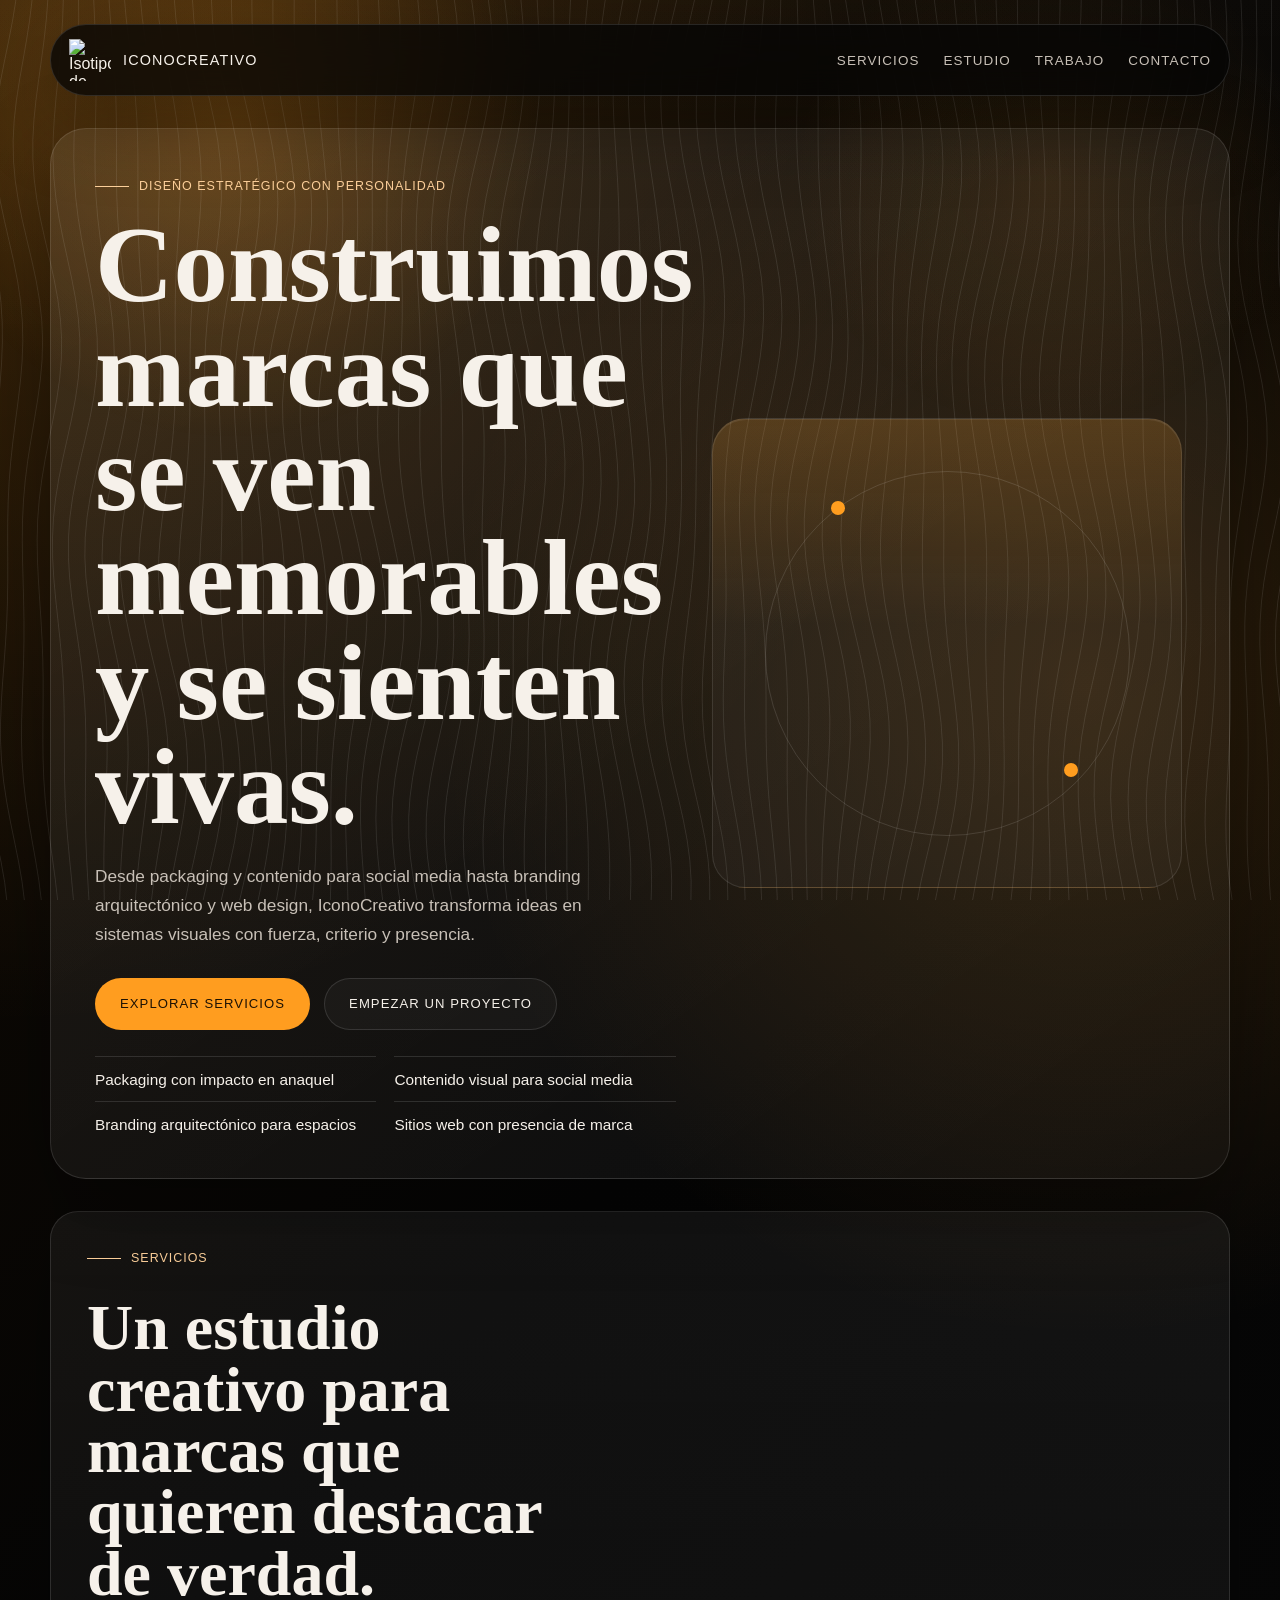
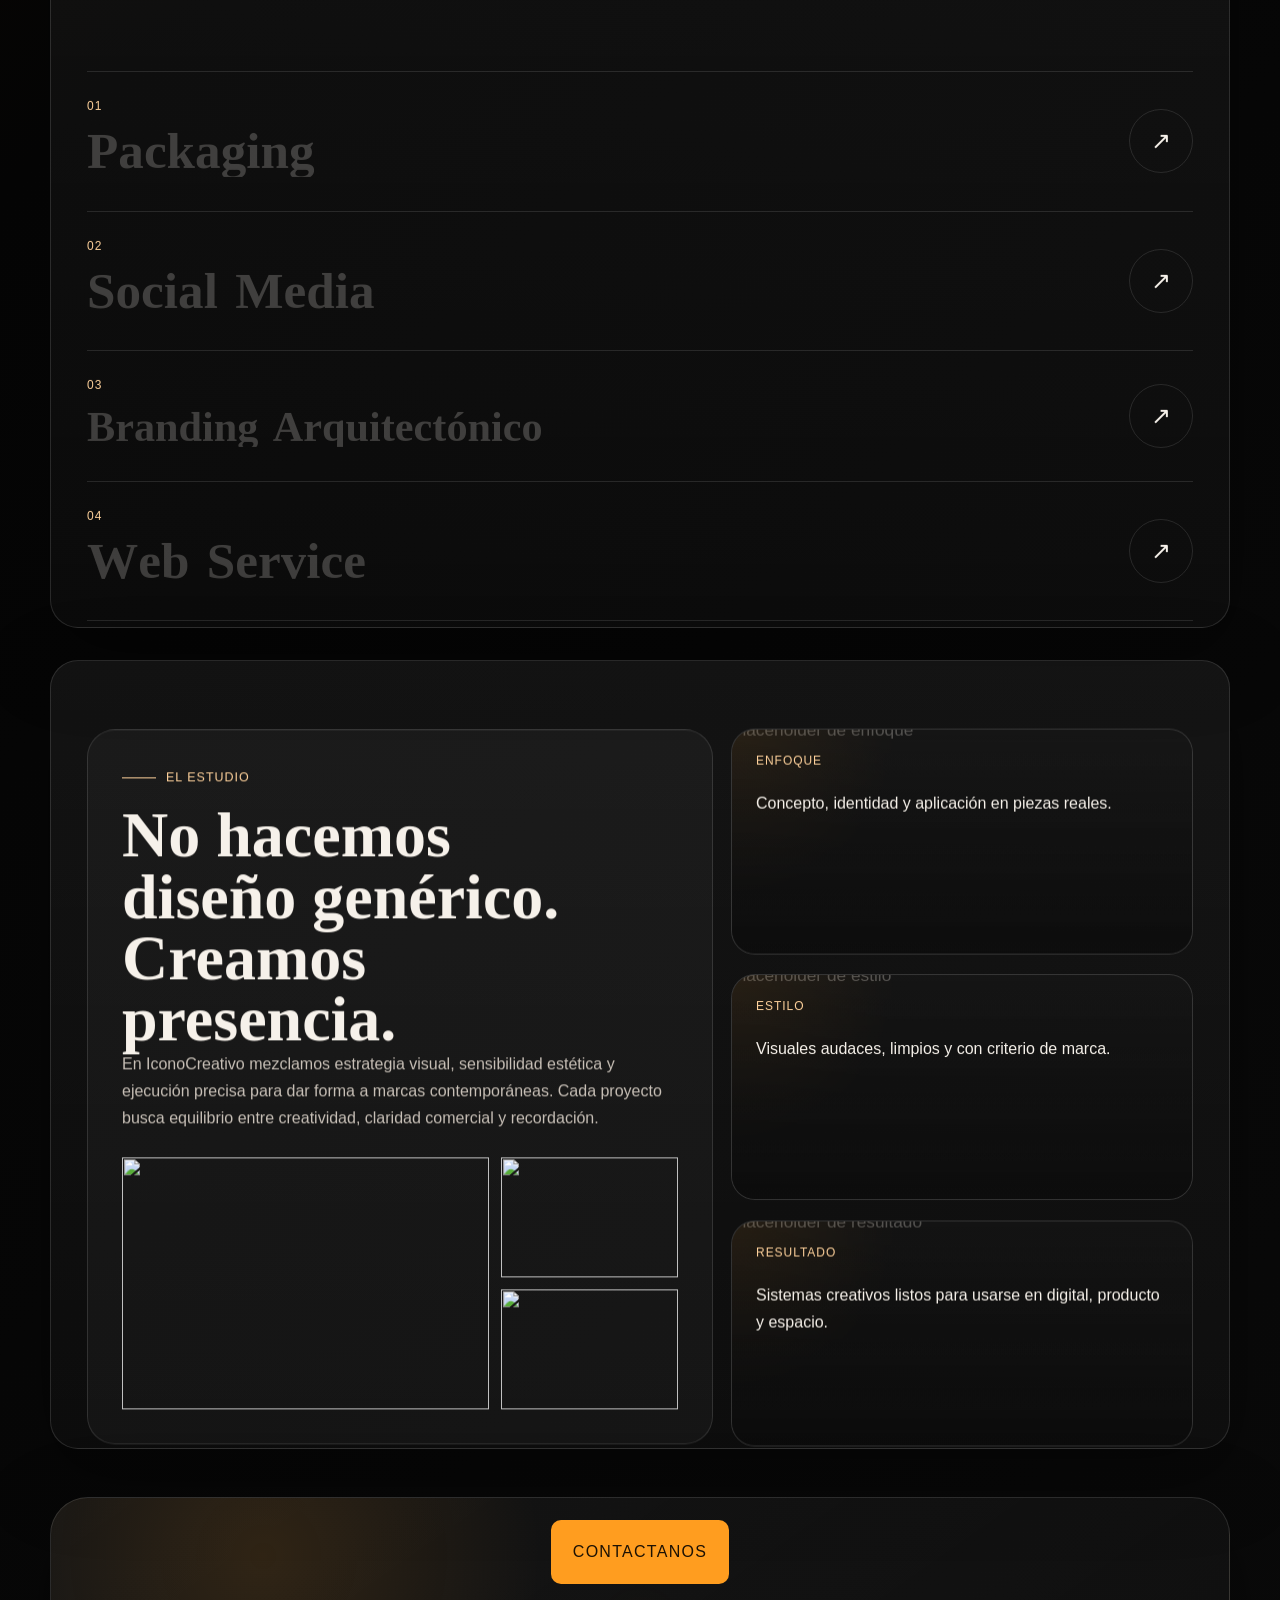
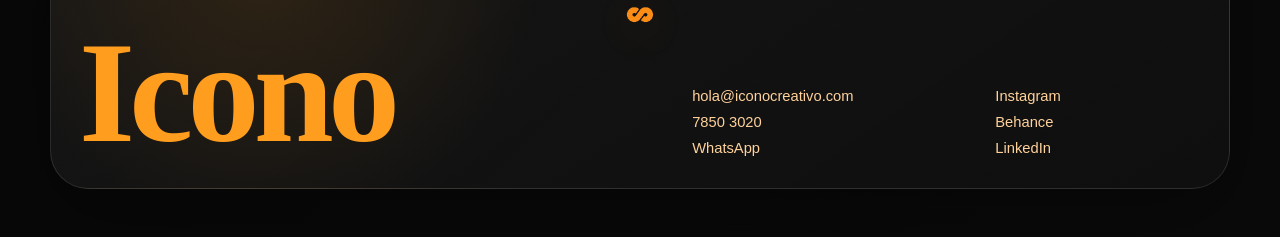
==== index.html @ 8fee505c "Add files via upload" ====
<!DOCTYPE html>
<html lang="es">
<head>
    <meta charset="UTF-8">
    <meta name="viewport" content="width=device-width, initial-scale=1.0">
    <title>IconoCreativo | Estudio de diseño creativo</title>
    <meta name="description" content="IconoCreativo es un estudio de diseño creativo enfocado en packaging, social media, branding arquitectónico y experiencias web.">
    <link rel="icon" type="image/png" href="imagenes/favicon.png">
    <link rel="stylesheet" href="style.css">
</head>
<body>
    <div class="global-wave-bg" aria-hidden="true">
        <svg class="global-wave-svg" viewBox="0 0 100 100" preserveAspectRatio="none"></svg>
    </div>
    <canvas class="cursor-trail-layer" aria-hidden="true"></canvas>
    <div class="cursor-trace" aria-hidden="true"></div>
    <div class="page-shell">
        <header class="site-header">
            <a class="brand" href="#inicio" aria-label="Ir al inicio de IconoCreativo">
                <img class="brand-mark" src="imagenes/favicon.png" alt="Isotipo de IconoCreativo">
                <span class="brand-name">IconoCreativo</span>
            </a>
            <nav class="site-nav" aria-label="Navegacion principal">
                <a href="#servicios">Servicios</a>
                <a href="#estudio">Estudio</a>
                <a href="trabajo/">Trabajo</a>
                <a href="contacto/">Contacto</a>
            </nav>
        </header>

        <main id="inicio">
            <section class="hero">
                <div class="hero-copy">
                    <p class="eyebrow">Diseño estratégico con personalidad</p>
                    <h1>Construimos marcas que se ven memorables y se sienten vivas.</h1>
                    <p class="hero-text">
                        Desde packaging y contenido para social media hasta branding arquitectónico y web design,
                        IconoCreativo transforma ideas en sistemas visuales con fuerza, criterio y presencia.
                    </p>
                    <div class="hero-actions">
                        <a class="button button-primary" href="#servicios">Explorar servicios</a>
                        <a class="button button-secondary" href="contacto/">Empezar un proyecto</a>
                    </div>
                    <ul class="hero-list" aria-label="Especialidades">
                        <li>Packaging con impacto en anaquel</li>
                        <li>Contenido visual para social media</li>
                        <li>Branding arquitectónico para espacios</li>
                        <li>Sitios web con presencia de marca</li>
                    </ul>
                </div>

                <div class="hero-visual" aria-hidden="true">
                    <div class="logo-stage">
                        <div class="logo-orbit"></div>
                        <img src="imagenes/LOGO ICONO-12.png" alt="" class="hero-logo-large">
                    </div>
                </div>
            </section>

            <section class="services section" id="servicios">
                <div class="section-heading">
                    <p class="eyebrow">Servicios</p>
                    <h2>Un estudio creativo para marcas que quieren destacar de verdad.</h2>
                </div>

                <div class="reveal-showcase scroll-card" data-scroll-speed="0.08">
                    <article class="reveal-row" data-image="imagenes/Packaging.jpg" data-alt="Packaging">
                        <div class="reveal-mobile-image">
                            <img src="imagenes/Packaging.jpg" alt="Packaging">
                        </div>
                        <div class="reveal-copy">
                            <p class="service-index">01</p>
                            <h3>Packaging</h3>
                            <p>Conceptos visuales, sistemas de etiqueta y presentaciones que convierten tu producto en una experiencia.</p>
                        </div>
                        <span class="reveal-arrow" aria-hidden="true">↗</span>
                    </article>
                    <article class="reveal-row" data-image="imagenes/SocialMedia.jpg" data-alt="Social Media">
                        <div class="reveal-mobile-image">
                            <img src="imagenes/SocialMedia.jpg" alt="Social Media">
                        </div>
                        <div class="reveal-copy">
                            <p class="service-index">02</p>
                            <h3>Social Media</h3>
                            <p>Direcciones visuales, plantillas y piezas gráficas pensadas para atraer, sostener y crecer comunidad.</p>
                        </div>
                        <span class="reveal-arrow" aria-hidden="true">↗</span>
                    </article>
                    <article class="reveal-row reveal-row-branding" data-image="imagenes/Branding.jpg" data-alt="Branding Arquitectónico">
                        <div class="reveal-mobile-image">
                            <img src="imagenes/Branding.jpg" alt="Branding Arquitectónico">
                        </div>
                        <div class="reveal-copy">
                            <p class="service-index">03</p>
                            <h3>Branding Arquitectónico</h3>
                            <p>Aplicamos la marca al espacio para que interiores, fachadas y puntos de contacto comuniquen identidad.</p>
                        </div>
                        <span class="reveal-arrow" aria-hidden="true">↗</span>
                    </article>
                    <article class="reveal-row" data-image="imagenes/WebServices.jpg" data-alt="Web Service">
                        <div class="reveal-mobile-image">
                            <img src="imagenes/WebServices.jpg" alt="Web Service">
                        </div>
                        <div class="reveal-copy">
                            <p class="service-index">04</p>
                            <h3>Web Service</h3>
                            <p>Páginas web con narrativa, estructura y estilo visual alineado a la personalidad de tu marca.</p>
                        </div>
                        <span class="reveal-arrow" aria-hidden="true">↗</span>
                    </article>
                    <div class="reveal-preview" aria-hidden="true">
                        <img src="imagenes/Packaging.jpg" alt="">
                    </div>
                </div>
            </section>

            <section class="studio section" id="estudio">
                <div class="studio-panel scroll-card" data-scroll-speed="0.12">
                    <p class="eyebrow">El Estudio</p>
                    <h2>No hacemos diseño genérico. Creamos presencia.</h2>
                    <p>
                        En IconoCreativo mezclamos estrategia visual, sensibilidad estética y ejecución precisa para dar forma
                        a marcas contemporáneas. Cada proyecto busca equilibrio entre creatividad, claridad comercial y recordación.
                    </p>
                    <div class="studio-media-grid" aria-hidden="true">
                        <div class="studio-media studio-media-large">
                            <img src="imagenes/placeholder.png" alt="">
                        </div>
                        <div class="studio-media">
                            <img src="imagenes/placeholder.png" alt="">
                        </div>
                        <div class="studio-media">
                            <img src="imagenes/placeholder.png" alt="">
                        </div>
                    </div>
                </div>
                <div class="studio-highlights">
                    <div class="highlight scroll-card" data-scroll-speed="0.1">
                        <img class="highlight-image" src="imagenes/placeholder.png" alt="Placeholder de enfoque">
                        <div class="highlight-overlay"></div>
                        <div class="highlight-content">
                            <span class="highlight-label">Enfoque</span>
                            <p>Concepto, identidad y aplicación en piezas reales.</p>
                        </div>
                    </div>
                    <div class="highlight scroll-card" data-scroll-speed="0.14">
                        <img class="highlight-image" src="imagenes/placeholder.png" alt="Placeholder de estilo">
                        <div class="highlight-overlay"></div>
                        <div class="highlight-content">
                            <span class="highlight-label">Estilo</span>
                            <p>Visuales audaces, limpios y con criterio de marca.</p>
                        </div>
                    </div>
                    <div class="highlight scroll-card" data-scroll-speed="0.18">
                        <img class="highlight-image" src="imagenes/placeholder.png" alt="Placeholder de resultado">
                        <div class="highlight-overlay"></div>
                        <div class="highlight-content">
                            <span class="highlight-label">Resultado</span>
                            <p>Sistemas creativos listos para usarse en digital, producto y espacio.</p>
                        </div>
                    </div>
                </div>
            </section>

        </main>
        <footer class="site-footer section" id="contacto">
            <div class="footer-cta-wrap">
                <a class="footer-cta" href="contacto/">Contactanos</a>
            </div>
            <div class="footer-symbol footer-symbol-centered" aria-hidden="true">
                <img src="Imagenes/favicon.png" alt="">
            </div>
            <div class="footer-grid">
                <div class="footer-brand-block">
                    <p class="footer-brand-word">Icono</p>
                </div>
                <div class="footer-info-grid">
                    <div class="footer-contact-list">
                        <a href="mailto:hola@iconocreativo.com">hola@iconocreativo.com</a>
                        <a href="tel:+50278503020">7850 3020</a>
                        <a href="/">WhatsApp</a>
                    </div>
                    <div class="footer-social-list">
                        <a href="/">Instagram</a>
                        <a href="/">Behance</a>
                        <a href="/">LinkedIn</a>
                    </div>
                </div>
            </div>
        </footer>
    </div>
    <script src="script.js"></script>
</body>
</html>
---- style.css ----
:root {
    --bg: #050505;
    --panel: rgba(255, 255, 255, 0.06);
    --panel-strong: rgba(255, 255, 255, 0.1);
    --text: #f6f1ea;
    --muted: #c8c0b7;
    --line: rgba(255, 255, 255, 0.12);
    --accent: #ff9d1f;
    --accent-soft: #ffd29c;
    --shadow: 0 24px 80px rgba(0, 0, 0, 0.35);
    --radius: 28px;
}

* {
    box-sizing: border-box;
}

html {
    scroll-behavior: smooth;
}

body {
    margin: 0;
    min-height: 100vh;
    color: var(--text);
    background:
        radial-gradient(circle at top left, rgba(255, 157, 31, 0.2), transparent 28%),
        radial-gradient(circle at 85% 20%, rgba(255, 157, 31, 0.16), transparent 22%),
        linear-gradient(135deg, #120b03 0%, #050505 38%, #0a0a0a 100%);
    font-family: "Aptos", "Segoe UI", sans-serif;
}

body::before {
    content: "";
    position: fixed;
    inset: 0;
    background:
        radial-gradient(circle at 18% 14%, rgba(255, 157, 31, 0.22), transparent 24%),
        radial-gradient(circle at 82% 20%, rgba(255, 157, 31, 0.1), transparent 20%),
        linear-gradient(180deg, rgba(255, 255, 255, 0.02), transparent 40%);
    pointer-events: none;
    z-index: -2;
}

img {
    display: block;
    max-width: 100%;
}

a {
    color: inherit;
    text-decoration: none;
}

.page-shell {
    position: relative;
    z-index: 1;
    width: min(1180px, calc(100% - 40px));
    margin: 0 auto;
    padding: 24px 0 48px;
}

.global-wave-bg {
    position: fixed;
    inset: 0;
    z-index: -1;
    pointer-events: none;
    overflow: hidden;
    opacity: 0.7;
}

.global-wave-svg {
    width: 100%;
    height: 100%;
    display: block;
}

.global-wave-line {
    fill: none;
    stroke: rgba(255, 255, 255, 0.14);
    stroke-width: 1;
    vector-effect: non-scaling-stroke;
}

.cursor-trace {
    position: fixed;
    top: 0;
    left: 0;
    z-index: 9999;
    width: 12px;
    height: 12px;
    border-radius: 50%;
    pointer-events: none;
    opacity: 0;
    background:
        radial-gradient(circle, rgba(255, 157, 31, 0.95) 0 32%, rgba(255, 157, 31, 0.4) 45%, rgba(255, 157, 31, 0) 72%);
    box-shadow:
        0 0 14px rgba(255, 157, 31, 0.45),
        0 0 30px rgba(255, 157, 31, 0.18);
    transform: translate3d(-50%, -50%, 0) scale(0.7);
    transition: opacity 180ms ease;
    will-change: transform, opacity;
}

.cursor-trail-layer {
    position: fixed;
    inset: 0;
    z-index: 9998;
    width: 100%;
    height: 100%;
    pointer-events: none;
}

.site-header {
    position: sticky;
    top: 16px;
    z-index: 10;
    display: flex;
    justify-content: space-between;
    align-items: center;
    gap: 20px;
    margin-bottom: 32px;
    padding: 14px 18px;
    background: rgba(5, 5, 5, 0.76);
    border: 1px solid var(--line);
    backdrop-filter: blur(18px);
    border-radius: 999px;
    box-shadow: var(--shadow);
}

.brand {
    display: inline-flex;
    align-items: center;
    gap: 12px;
}

.brand-mark {
    width: 42px;
    height: 42px;
}

.brand-name,
.hero-card,
.button,
.site-nav a,
.eyebrow,
.service-index,
.highlight-label,
.process-step span {
    letter-spacing: 0.08em;
    text-transform: uppercase;
}

.brand-name,
.site-nav a,
.button,
.eyebrow,
.service-index,
.highlight-label,
.process-step span {
    font-family: "Bahnschrift", "Aptos", sans-serif;
}

.brand-name {
    font-size: 0.9rem;
}

.site-nav {
    display: flex;
    gap: 24px;
    flex-wrap: wrap;
    justify-content: flex-end;
}

.site-nav a {
    font-size: 0.84rem;
    color: var(--muted);
    transition: color 180ms ease;
}

.site-nav a:hover,
.site-nav a:focus-visible {
    color: var(--text);
}

.hero,
.studio,
.contact-box {
    position: relative;
    overflow: hidden;
}

.hero {
    display: grid;
    grid-template-columns: 1.1fr 0.9fr;
    gap: 34px;
    align-items: center;
    padding: 44px;
    background: linear-gradient(145deg, rgba(255, 255, 255, 0.08), rgba(255, 255, 255, 0.03));
    border: 1px solid var(--line);
    border-radius: calc(var(--radius) + 8px);
    box-shadow: var(--shadow);
}

.hero::before {
    content: "";
    position: absolute;
    inset: auto -10% -45% 35%;
    height: 360px;
    background: radial-gradient(circle, rgba(255, 157, 31, 0.22), transparent 65%);
    pointer-events: none;
}

.eyebrow {
    display: inline-flex;
    align-items: center;
    gap: 10px;
    margin: 0 0 16px;
    color: var(--accent-soft);
    font-size: 0.78rem;
}

.eyebrow::before {
    content: "";
    width: 34px;
    height: 1px;
    background: currentColor;
}

h1,
h2,
h3 {
    margin: 0;
    font-family: "Georgia", "Times New Roman", serif;
    font-weight: 700;
    line-height: 0.96;
}

h1 {
    max-width: 10ch;
    font-size: clamp(3.4rem, 9vw, 6.8rem);
}

h2 {
    max-width: 15ch;
    font-size: clamp(2.2rem, 5vw, 4rem);
}

h3 {
    font-size: 1.5rem;
    line-height: 1.05;
}

p {
    margin: 0;
    color: var(--muted);
    font-size: 1rem;
    line-height: 1.7;
}

.hero-text {
    max-width: 58ch;
    margin-top: 22px;
    font-size: 1.08rem;
}

.hero-actions {
    display: flex;
    flex-wrap: wrap;
    gap: 14px;
    margin-top: 28px;
}

.button {
    display: inline-flex;
    align-items: center;
    justify-content: center;
    min-height: 52px;
    padding: 0 24px;
    border-radius: 999px;
    border: 1px solid transparent;
    font-size: 0.82rem;
    transition: transform 180ms ease, border-color 180ms ease, background 180ms ease;
}

.button:hover,
.button:focus-visible {
    transform: translateY(-2px);
}

.button-primary {
    background: var(--accent);
    color: #1d1204;
}

.button-secondary {
    border-color: var(--line);
    background: rgba(255, 255, 255, 0.03);
    color: var(--text);
}

.hero-list {
    display: grid;
    grid-template-columns: repeat(2, minmax(0, 1fr));
    gap: 12px 18px;
    padding: 0;
    margin: 26px 0 0;
    list-style: none;
}

.hero-list li {
    padding-top: 14px;
    border-top: 1px solid var(--line);
    color: var(--text);
    font-size: 0.96rem;
}

.hero-visual {
    position: relative;
    display: grid;
    justify-items: center;
    align-items: center;
}

.logo-stage {
    position: relative;
    display: grid;
    place-items: center;
    width: min(100%, 470px);
    aspect-ratio: 1 / 1;
    border-radius: 34px;
    border: 1px solid rgba(255, 255, 255, 0.1);
    background:
        linear-gradient(180deg, rgba(255, 157, 31, 0.18), transparent 44%),
        rgba(255, 255, 255, 0.03);
    box-shadow: inset 0 1px 0 rgba(255, 255, 255, 0.08);
}

.logo-orbit {
    position: absolute;
    inset: 11%;
    border: 1px solid rgba(255, 255, 255, 0.12);
    border-radius: 50%;
}

.logo-orbit::before,
.logo-orbit::after {
    content: "";
    position: absolute;
    width: 14px;
    height: 14px;
    border-radius: 50%;
    background: var(--accent);
}

.logo-orbit::before {
    top: 8%;
    left: 18%;
}

.logo-orbit::after {
    right: 14%;
    bottom: 16%;
}

.hero-icon {
    position: relative;
    z-index: 1;
    width: clamp(180px, 52%, 260px);
    filter: drop-shadow(0 16px 36px rgba(255, 157, 31, 0.18));
}

.hero-logo-large {
    position: relative;
    z-index: 1;
    width: min(78%, 360px);
    filter: drop-shadow(0 22px 48px rgba(255, 157, 31, 0.18));
}

.section {
    margin-top: 32px;
    padding: 36px;
    border-radius: var(--radius);
    border: 1px solid var(--line);
    background: linear-gradient(180deg, rgba(255, 255, 255, 0.055), rgba(255, 255, 255, 0.025));
    box-shadow: var(--shadow);
}

.section-heading {
    display: grid;
    gap: 12px;
    margin-bottom: 26px;
}

.process-grid {
    display: grid;
    grid-template-columns: repeat(4, minmax(0, 1fr));
    gap: 18px;
}

.service-card,
.process-step,
.highlight,
.studio-panel,
.contact-box {
    border: 1px solid var(--line);
    background: rgba(255, 255, 255, 0.035);
}

.scroll-card {
    --card-shift: 0px;
    --card-tilt: 0deg;
    --card-scale: 0.985;
    opacity: 0;
    transform: translate3d(0, calc(28px + var(--card-shift)), 0) scale(var(--card-scale)) rotateX(var(--card-tilt));
    transform-origin: center center;
    transition:
        transform 700ms cubic-bezier(0.2, 0.8, 0.2, 1),
        opacity 700ms ease,
        border-color 280ms ease,
        background 280ms ease,
        box-shadow 280ms ease;
    will-change: transform, opacity;
}

.scroll-card.is-visible {
    --card-scale: 1;
    opacity: 1;
}

.scroll-card.is-visible:hover {
    border-color: rgba(255, 157, 31, 0.24);
    background: rgba(255, 255, 255, 0.05);
    box-shadow: 0 20px 44px rgba(0, 0, 0, 0.18);
}

.reveal-showcase.scroll-card.is-visible:hover {
    border-color: transparent;
    background: transparent;
    box-shadow: none;
}

.service-card,
.process-step {
    min-height: 240px;
    padding: 24px;
    border-radius: 24px;
}

.reveal-showcase {
    position: relative;
    padding: 10px 0 0;
}

.reveal-row {
    position: relative;
    display: grid;
    grid-template-columns: minmax(0, 1fr) auto;
    gap: 24px;
    align-items: center;
    padding: 24px 0;
    border-top: 1px solid var(--line);
    cursor: pointer;
}

.reveal-row:last-of-type {
    border-bottom: 1px solid var(--line);
}

.reveal-row::after {
    content: "";
    position: absolute;
    bottom: -1px;
    left: 0;
    width: 0;
    height: 2px;
    background: var(--accent);
    transition: width 280ms ease;
}

.reveal-row.is-active::after,
.reveal-row:hover::after {
    width: 100%;
}

.reveal-copy {
    display: grid;
    gap: 10px;
    max-width: 58ch;
}

.reveal-copy h3 {
    font-size: clamp(2rem, 4vw, 3.8rem);
}

.reveal-row-branding .reveal-copy h3 {
    font-size: clamp(1.8rem, 3.3vw, 3.15rem);
}

.reveal-row-branding .reveal-title {
    flex-wrap: nowrap;
}

.reveal-title {
    display: inline-flex;
    flex-wrap: wrap;
    align-items: flex-end;
    row-gap: 0.06em;
}

.reveal-title-word {
    display: inline-flex;
    flex-wrap: nowrap;
    white-space: nowrap;
}

.reveal-title-char {
    position: relative;
    display: inline-block;
    overflow: hidden;
    line-height: 0.98;
    vertical-align: bottom;
}

.reveal-title-char-inner {
    position: relative;
    display: inline-block;
    transform: translateY(0);
    opacity: 0.22;
    transition:
        transform 360ms cubic-bezier(0.25, 0.46, 0.45, 0.94),
        opacity 260ms ease;
    transition-delay: var(--char-delay, 0ms);
}

.reveal-title-char-hover {
    position: absolute;
    left: 0;
    top: 0;
    display: inline-block;
    transform: translateY(112%);
    opacity: 1;
    color: var(--text);
    transition:
        transform 360ms cubic-bezier(0.25, 0.46, 0.45, 0.94),
        opacity 260ms ease;
    transition-delay: var(--char-delay, 0ms);
}

.reveal-row.is-active .reveal-title-char-inner,
.reveal-row:hover .reveal-title-char-inner {
    transform: translateY(-112%);
    opacity: 0.18;
}

.reveal-row.is-active .reveal-title-char-hover,
.reveal-row:hover .reveal-title-char-hover {
    transform: translateY(0);
}

.reveal-title-space {
    width: 0.34em;
    flex: 0 0 auto;
}

.reveal-copy p:last-child {
    max-width: 56ch;
    font-size: 1.02rem;
    max-height: 0;
    opacity: 0;
    overflow: hidden;
    transform: translateY(-8px);
    transition: max-height 280ms ease, opacity 220ms ease, transform 280ms ease;
}

.reveal-row.is-active .reveal-copy p:last-child,
.reveal-row:hover .reveal-copy p:last-child {
    max-height: 120px;
    opacity: 1;
    transform: translateY(0);
}

.reveal-arrow {
    display: inline-flex;
    align-items: center;
    justify-content: center;
    width: 64px;
    height: 64px;
    border-radius: 50%;
    border: 1px solid var(--line);
    color: var(--text);
    font-size: 1.5rem;
    transition: transform 220ms ease, background 220ms ease, color 220ms ease;
}

.reveal-row.is-active .reveal-arrow,
.reveal-row:hover .reveal-arrow {
    transform: translateY(-4px) rotate(6deg);
    background: rgba(255, 255, 255, 0.06);
    color: var(--accent-soft);
}

.reveal-mobile-image {
    display: none;
    overflow: hidden;
    border-radius: 18px;
    border: 1px solid rgba(255, 255, 255, 0.1);
    background: rgba(255, 255, 255, 0.03);
    aspect-ratio: 16 / 10;
    margin-bottom: 10px;
}

.reveal-mobile-image img,
.reveal-preview img,
.studio-media img {
    width: 100%;
    height: 100%;
    object-fit: cover;
}

.reveal-preview {
    position: absolute;
    top: 0;
    left: 0;
    width: 280px;
    height: 360px;
    overflow: hidden;
    border-radius: 24px;
    border: 1px solid rgba(255, 255, 255, 0.12);
    background: #0f0f0f;
    box-shadow: 0 22px 70px rgba(0, 0, 0, 0.35);
    opacity: 0;
    transform: translate3d(0, 0, 0) scale(0.72);
    transform-origin: center center;
    pointer-events: none;
    transition: opacity 220ms ease, transform 260ms ease;
    z-index: 3;
}

.reveal-showcase.is-preview-visible .reveal-preview {
    opacity: 1;
    transform: translate3d(var(--preview-x, 0px), var(--preview-y, 0px), 0) scale(1);
}

.service-card h3,
.process-step h3 {
    margin-bottom: 12px;
}

.service-index,
.process-step span,
.highlight-label {
    color: var(--accent-soft);
    font-size: 0.75rem;
}

.studio {
    display: grid;
    grid-template-columns: 1.15fr 0.85fr;
    gap: 18px;
}

.studio-panel {
    padding: 34px;
    border-radius: var(--radius);
}

.studio-highlights {
    display: grid;
    gap: 18px;
    min-height: 100%;
}

.highlight {
    position: relative;
    overflow: hidden;
    padding: 24px;
    border-radius: 24px;
    min-height: 200px;
    transition:
        min-height 420ms cubic-bezier(0.2, 0.8, 0.2, 1),
        border-color 260ms ease,
        background 260ms ease,
        box-shadow 260ms ease;
}

.studio-highlights:hover .highlight {
    min-height: 118px;
}

.studio-highlights .highlight:hover {
    min-height: 310px;
}

.highlight-image {
    position: absolute;
    inset: 0;
    width: 100%;
    height: 100%;
    object-fit: cover;
    transform: scale(1.08);
    opacity: 0.42;
    transition: transform 420ms cubic-bezier(0.2, 0.8, 0.2, 1), opacity 280ms ease;
}

.studio-highlights:hover .highlight .highlight-image {
    transform: scale(1.02);
    opacity: 0.26;
}

.studio-highlights .highlight:hover .highlight-image {
    transform: scale(1);
    opacity: 0.72;
}

.highlight-overlay {
    position: absolute;
    inset: 0;
    background:
        linear-gradient(180deg, rgba(10, 10, 10, 0.3), rgba(10, 10, 10, 0.78)),
        radial-gradient(circle at top left, rgba(255, 157, 31, 0.12), transparent 32%);
    transition: background 280ms ease, opacity 260ms ease;
}

.studio-highlights:hover .highlight .highlight-overlay {
    opacity: 0.92;
}

.studio-highlights .highlight:hover .highlight-overlay {
    opacity: 1;
    background:
        linear-gradient(180deg, rgba(10, 10, 10, 0.12), rgba(10, 10, 10, 0.68)),
        radial-gradient(circle at top left, rgba(255, 157, 31, 0.18), transparent 34%);
}

.highlight-content {
    position: relative;
    z-index: 1;
    display: grid;
    gap: 12px;
}

.highlight-content p {
    max-height: 132px;
    opacity: 1;
    overflow: hidden;
    transform: translateY(0);
    transition: max-height 280ms ease, opacity 220ms ease, transform 280ms ease;
}

.highlight p {
    margin-top: 10px;
    color: var(--text);
}

.studio-highlights:hover .highlight .highlight-content p {
    max-height: 0;
    opacity: 0;
    transform: translateY(-8px);
}

.studio-highlights .highlight:hover .highlight-content p {
    max-height: 132px;
    opacity: 1;
    transform: translateY(0);
}

.studio-media-grid {
    display: grid;
    grid-template-columns: 1.35fr 0.65fr;
    gap: 12px;
    margin-top: 26px;
}

.studio-media {
    min-height: 120px;
}

.studio-media-large {
    grid-row: span 2;
    min-height: 252px;
}

.process-step {
    display: flex;
    flex-direction: column;
    justify-content: flex-start;
}

.process-step span {
    margin-bottom: 18px;
}

.work-card {
    gap: 16px;
}

.work-card-image {
    width: 100%;
    aspect-ratio: 4 / 3;
    object-fit: cover;
    border-radius: 16px;
    border: 1px solid rgba(255, 255, 255, 0.08);
}

.work-card-link {
    display: inline-flex;
    align-items: center;
    gap: 8px;
    margin-top: auto;
    color: var(--accent-soft);
    font-family: "Bahnschrift", "Aptos", sans-serif;
    font-size: 0.8rem;
    letter-spacing: 0.08em;
    text-transform: uppercase;
}

.work-card-link::after {
    content: "↗";
    font-size: 1rem;
}

.work-page h1 {
    max-width: none;
}

.work-page-intro {
    max-width: 58ch;
}

.work-gallery {
    display: grid;
    grid-template-columns: repeat(3, minmax(0, 1fr));
    gap: 22px;
}

.work-gallery-item {
    display: grid;
    gap: 12px;
}

.work-gallery-media {
    position: relative;
    padding-right: 14px;
    padding-bottom: 14px;
}

.work-gallery-accent {
    position: absolute;
    inset: 22px 0 0 22px;
    border-radius: 18px;
    background: var(--accent);
    opacity: 0;
    transition: transform 260ms ease, opacity 260ms ease;
}

.work-gallery-item img {
    position: relative;
    z-index: 1;
    width: 100%;
    aspect-ratio: 4 / 5;
    object-fit: cover;
    border-radius: 18px;
    border: 1px solid rgba(255, 255, 255, 0.08);
    background: rgba(255, 255, 255, 0.03);
    transition: transform 320ms cubic-bezier(0.2, 0.8, 0.2, 1), box-shadow 260ms ease;
}

.work-gallery-item:hover img {
    transform: translate(-12px, -12px);
    box-shadow: 0 22px 44px rgba(0, 0, 0, 0.22);
}

.work-gallery-item:hover .work-gallery-accent {
    transform: translate(4px, 4px);
    opacity: 1;
}

.work-gallery-item h3 {
    font-size: 1.5rem;
    line-height: 1.02;
}

.work-gallery-item p {
    font-size: 0.88rem;
    letter-spacing: 0.08em;
    text-transform: uppercase;
    color: var(--accent-soft);
}

.work-gallery-services {
    margin-top: -6px;
    font-size: 0.52rem;
    letter-spacing: 0.01em;
    text-transform: uppercase;
    line-height: 1.2;
    color: var(--muted);
    opacity: 0;
    transform: translateY(-4px);
    transition: opacity 220ms ease, transform 220ms ease;
}

.work-gallery-item:hover .work-gallery-services {
    opacity: 1;
    transform: translateY(0);
}

.contact {
    padding: 0;
    background: transparent;
    border: 0;
    box-shadow: none;
}

.site-footer {
    position: relative;
    margin-top: 48px;
    padding: 22px 28px 30px;
    background:
        radial-gradient(circle at 18% 20%, rgba(255, 157, 31, 0.12), transparent 28%),
        linear-gradient(145deg, rgba(255, 255, 255, 0.06), rgba(255, 255, 255, 0.025));
    border-radius: calc(var(--radius) + 10px);
    border: 1px solid var(--line);
    box-shadow: var(--shadow);
}

.footer-cta-wrap {
    position: relative;
    display: block;
    width: fit-content;
    margin-left: auto;
    margin-right: auto;
    margin-bottom: 28px;
}

.footer-cta-wrap::after {
    content: "";
    position: absolute;
    inset: 0;
    border-radius: 10px;
    background: #fff3ea;
    opacity: 0;
    transform: translate(0, 0);
    transition: transform 260ms cubic-bezier(0.2, 0.8, 0.2, 1), opacity 220ms ease;
    z-index: -1;
}

.footer-cta {
    position: relative;
    display: inline-flex;
    align-items: center;
    justify-content: center;
    min-height: 64px;
    padding: 0 22px;
    border-radius: 10px;
    background: var(--accent);
    color: #1d1204;
    font-family: "Bahnschrift", "Aptos", sans-serif;
    font-size: clamp(1rem, 1.2vw, 1.2rem);
    letter-spacing: 0.08em;
    text-transform: uppercase;
    line-height: 1;
    transition: transform 260ms cubic-bezier(0.2, 0.8, 0.2, 1), box-shadow 220ms ease;
    z-index: 1;
}

.footer-cta-wrap:hover .footer-cta,
.footer-cta-wrap:focus-within .footer-cta {
    transform: translate(-8px, -8px);
    box-shadow: 0 16px 28px rgba(0, 0, 0, 0.2);
}

.footer-cta-wrap:hover::after,
.footer-cta-wrap:focus-within::after {
    opacity: 1;
    transform: translate(8px, 8px);
}

.footer-grid {
    display: grid;
    grid-template-columns: 1.15fr 1fr;
    gap: 28px;
    align-items: end;
    margin-top: 44px;
}

.footer-brand-block {
    min-width: 0;
}

.footer-brand-word {
    color: var(--accent);
    font-family: "Georgia", "Times New Roman", serif;
    font-size: clamp(4.6rem, 12vw, 9rem);
    line-height: 0.9;
    letter-spacing: -0.04em;
    font-weight: 700;
}

.footer-info-grid {
    display: grid;
    grid-template-columns: 0.95fr 0.7fr;
    gap: 24px;
    align-items: start;
}

.footer-symbol-centered {
    top: 94px;
}

.footer-symbol {
    position: absolute;
    top: 98px;
    left: 50%;
    display: flex;
    align-items: center;
    justify-content: center;
    transform: translateX(-50%);
}

.footer-symbol img {
    width: 38px;
    height: 38px;
    object-fit: contain;
    filter: drop-shadow(0 8px 18px rgba(255, 157, 31, 0.12));
}

.footer-message {
    display: none;
}

.footer-contact-list,
.footer-social-list {
    display: grid;
    gap: 8px;
}

.footer-contact-list a,
.footer-social-list a {
    color: var(--accent-soft);
    font-size: 0.92rem;
    line-height: 1.25;
}

.footer-contact-list a:hover,
.footer-social-list a:hover {
    color: var(--text);
}

.contact-page {
    padding: 24px 0 0;
    background: transparent;
    border: 0;
    box-shadow: none;
}

.contact-layout {
    display: grid;
    grid-template-columns: minmax(0, 1fr) 220px;
    gap: 28px;
    align-items: start;
}

.contact-form {
    display: grid;
    gap: 16px;
}

.contact-field {
    display: grid;
}

.contact-field span {
    position: absolute;
    opacity: 0;
    pointer-events: none;
}

.contact-field input,
.contact-field textarea {
    width: 100%;
    border: 1px solid rgba(255, 157, 31, 0.34);
    border-radius: 8px;
    background: rgba(6, 6, 6, 0.96);
    color: var(--text);
    padding: 22px 24px;
    font: inherit;
    font-size: 1rem;
    outline: none;
    transition: border-color 180ms ease, background 180ms ease;
}

.contact-field input::placeholder,
.contact-field textarea::placeholder {
    color: rgba(246, 241, 234, 0.72);
}

.contact-field input:focus,
.contact-field textarea:focus {
    border-color: rgba(255, 157, 31, 0.9);
    background: rgba(10, 10, 10, 1);
    box-shadow: 0 0 0 1px rgba(255, 157, 31, 0.18);
}

.contact-field-area textarea {
    min-height: 330px;
    resize: vertical;
}

.contact-submit-wrap {
    position: relative;
    display: block;
    width: fit-content;
}

.contact-submit-wrap::after {
    content: "";
    position: absolute;
    inset: 0;
    border-radius: 10px;
    background: #fff3ea;
    opacity: 0;
    transform: translate(0, 0);
    transition: transform 260ms cubic-bezier(0.2, 0.8, 0.2, 1), opacity 220ms ease;
    z-index: -1;
}

.contact-submit {
    justify-self: start;
    border: 0;
    border-radius: 10px;
    background: var(--accent);
    color: #1d1204;
    padding: 18px 24px;
    font-family: "Bahnschrift", "Aptos", sans-serif;
    font-size: clamp(1rem, 1.2vw, 1.2rem);
    letter-spacing: 0.08em;
    text-transform: uppercase;
    line-height: 1;
    cursor: pointer;
    transition: transform 260ms cubic-bezier(0.2, 0.8, 0.2, 1), box-shadow 220ms ease;
}

.contact-submit-wrap:hover .contact-submit,
.contact-submit-wrap:focus-within .contact-submit {
    transform: translate(-8px, -8px);
    box-shadow: 0 16px 28px rgba(0, 0, 0, 0.2);
}

.contact-submit-wrap:hover::after,
.contact-submit-wrap:focus-within::after {
    opacity: 1;
    transform: translate(8px, 8px);
}

.contact-side {
    display: grid;
    gap: 10px;
    padding-top: 20px;
}

.contact-side a {
    color: var(--text);
    font-size: 0.98rem;
    line-height: 1.25;
}

.contact-side a:hover {
    color: var(--accent-soft);
}

@media (max-width: 1024px) {
    .hero,
    .studio,
    .process-grid {
        grid-template-columns: 1fr 1fr;
    }

    .hero {
        padding: 36px;
    }

    .hero-copy,
    .hero-visual,
    .studio-panel,
    .studio-highlights {
        grid-column: span 2;
    }
}

@media (max-width: 720px) {
    .page-shell {
        width: min(100% - 24px, 1180px);
        padding-top: 14px;
    }

    .site-header {
        position: static;
        border-radius: 28px;
        padding: 16px;
    }

    .site-nav {
        gap: 14px;
    }

    .hero,
    .section,
    .contact-box {
        padding: 24px;
    }

    .hero,
    .studio,
    .process-grid,
    .hero-list {
        grid-template-columns: 1fr;
    }

    .hero-copy,
    .hero-visual,
    .studio-panel,
    .studio-highlights {
        grid-column: auto;
    }

    h1 {
        max-width: none;
        font-size: clamp(2.8rem, 18vw, 4.4rem);
    }

    h2 {
        max-width: none;
        font-size: clamp(2rem, 12vw, 3rem);
    }

    .service-card,
    .process-step {
        min-height: unset;
    }

    .reveal-row {
        grid-template-columns: 1fr;
        gap: 14px;
        padding: 22px 0;
    }

    .reveal-mobile-image {
        display: block;
    }

    .reveal-copy h3 {
        font-size: clamp(1.8rem, 10vw, 2.8rem);
    }

    .reveal-title-char-inner,
    .reveal-title-char-hover {
        transition: none;
    }

    .reveal-title-char-inner {
        transform: none;
        opacity: 1;
    }

    .reveal-title-char-hover {
        display: none;
    }

    .reveal-copy p:last-child {
        max-height: 160px;
        opacity: 1;
        overflow: visible;
        transform: none;
        transition: none;
    }

    .reveal-arrow {
        width: 52px;
        height: 52px;
    }

    .reveal-preview {
        display: none;
    }

    .work-gallery {
        grid-template-columns: 1fr;
    }

    .studio-highlights:hover .highlight,
    .studio-highlights .highlight:hover {
        min-height: 200px;
    }

    .highlight-image {
        opacity: 0.36;
        transform: scale(1.02);
    }

    .highlight-content p {
        max-height: 132px;
        opacity: 1;
        transform: none;
        transition: none;
    }

    .studio-media-grid {
        grid-template-columns: 1fr 1fr;
    }

    .studio-media-large {
        grid-column: span 2;
        grid-row: auto;
        min-height: 180px;
    }

    .site-footer {
        padding: 22px 20px 24px;
    }

    .footer-grid,
    .footer-info-grid {
        grid-template-columns: 1fr;
    }

    .footer-brand-word {
        font-size: clamp(3.6rem, 22vw, 6rem);
    }

    .footer-info-grid {
        gap: 16px;
    }

    .footer-symbol {
        top: 88px;
    }

    .contact-layout {
        grid-template-columns: 1fr;
    }

    .contact-field-area textarea {
        min-height: 220px;
    }
}

@media (prefers-reduced-motion: reduce) {
    .scroll-card {
        opacity: 1;
        transform: none;
        transition: none;
    }

    .reveal-preview,
    .reveal-row::after,
    .reveal-arrow {
        transition: none;
    }
}
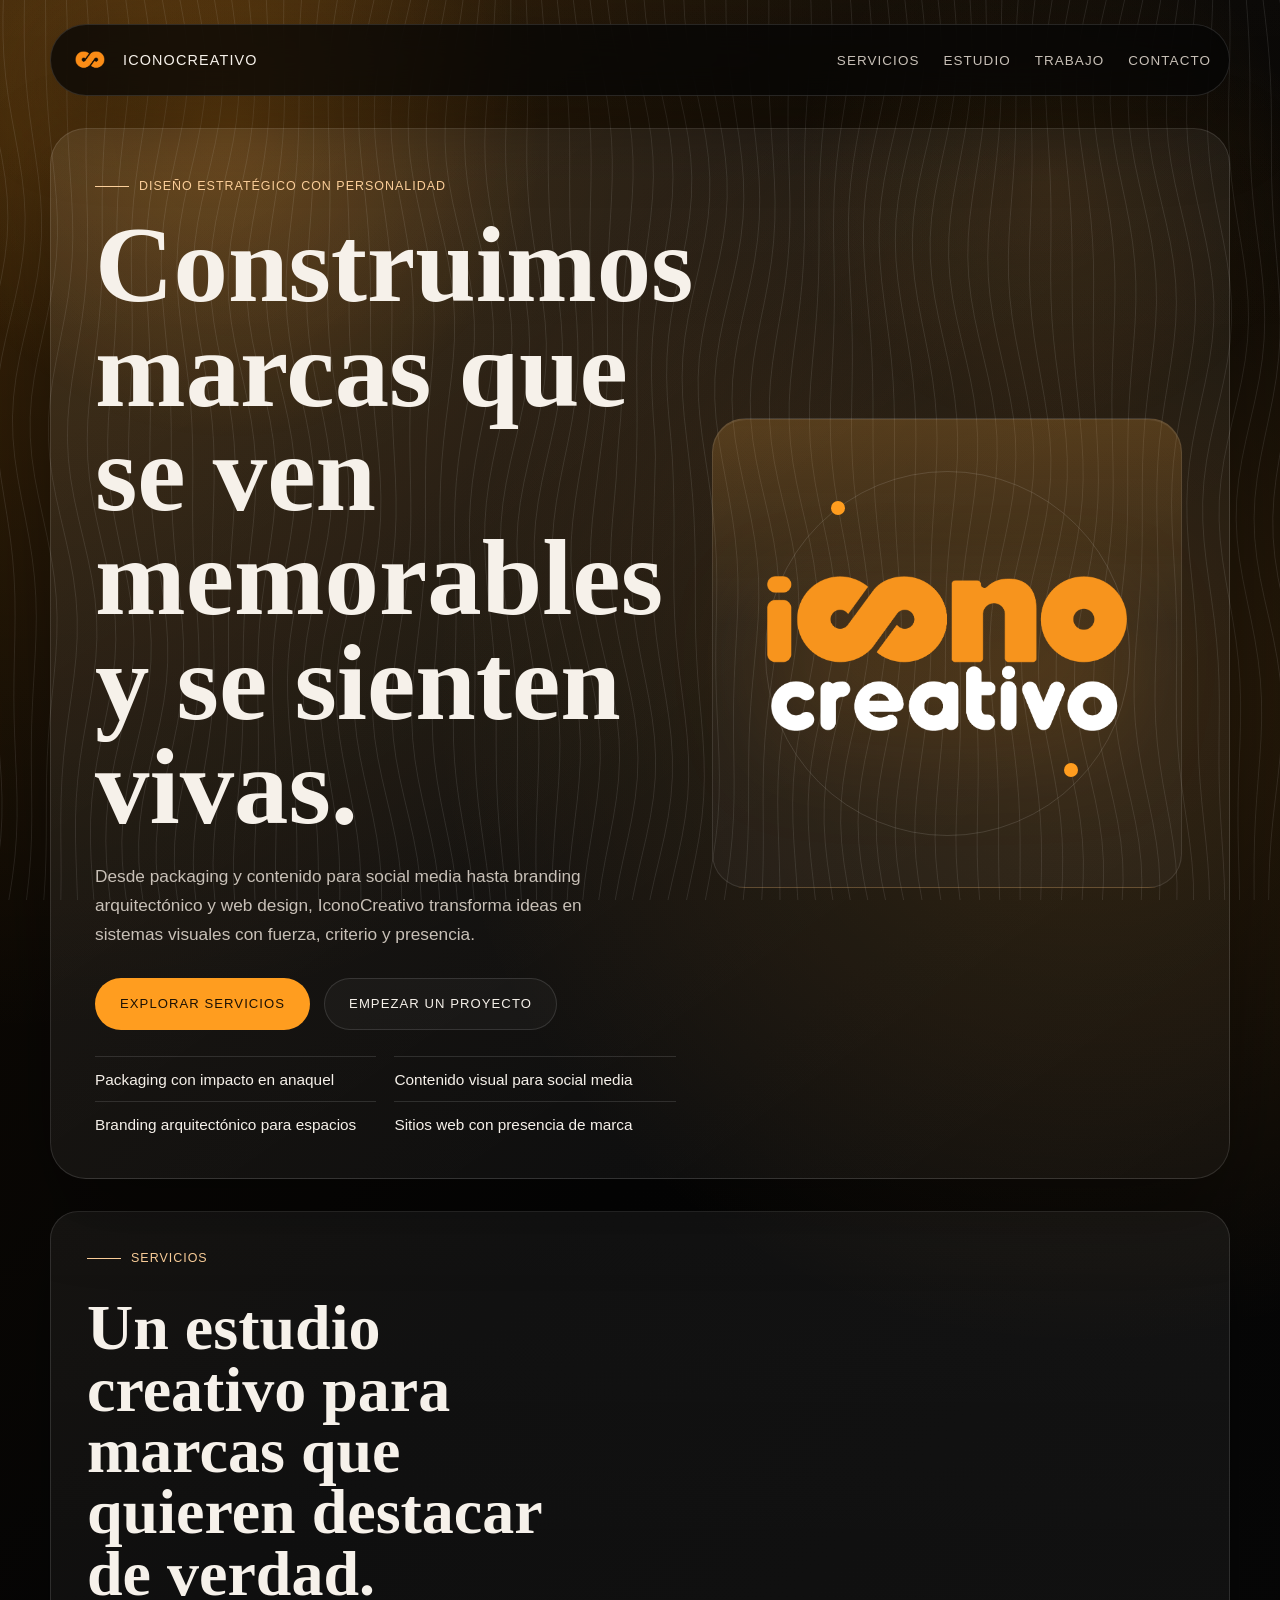
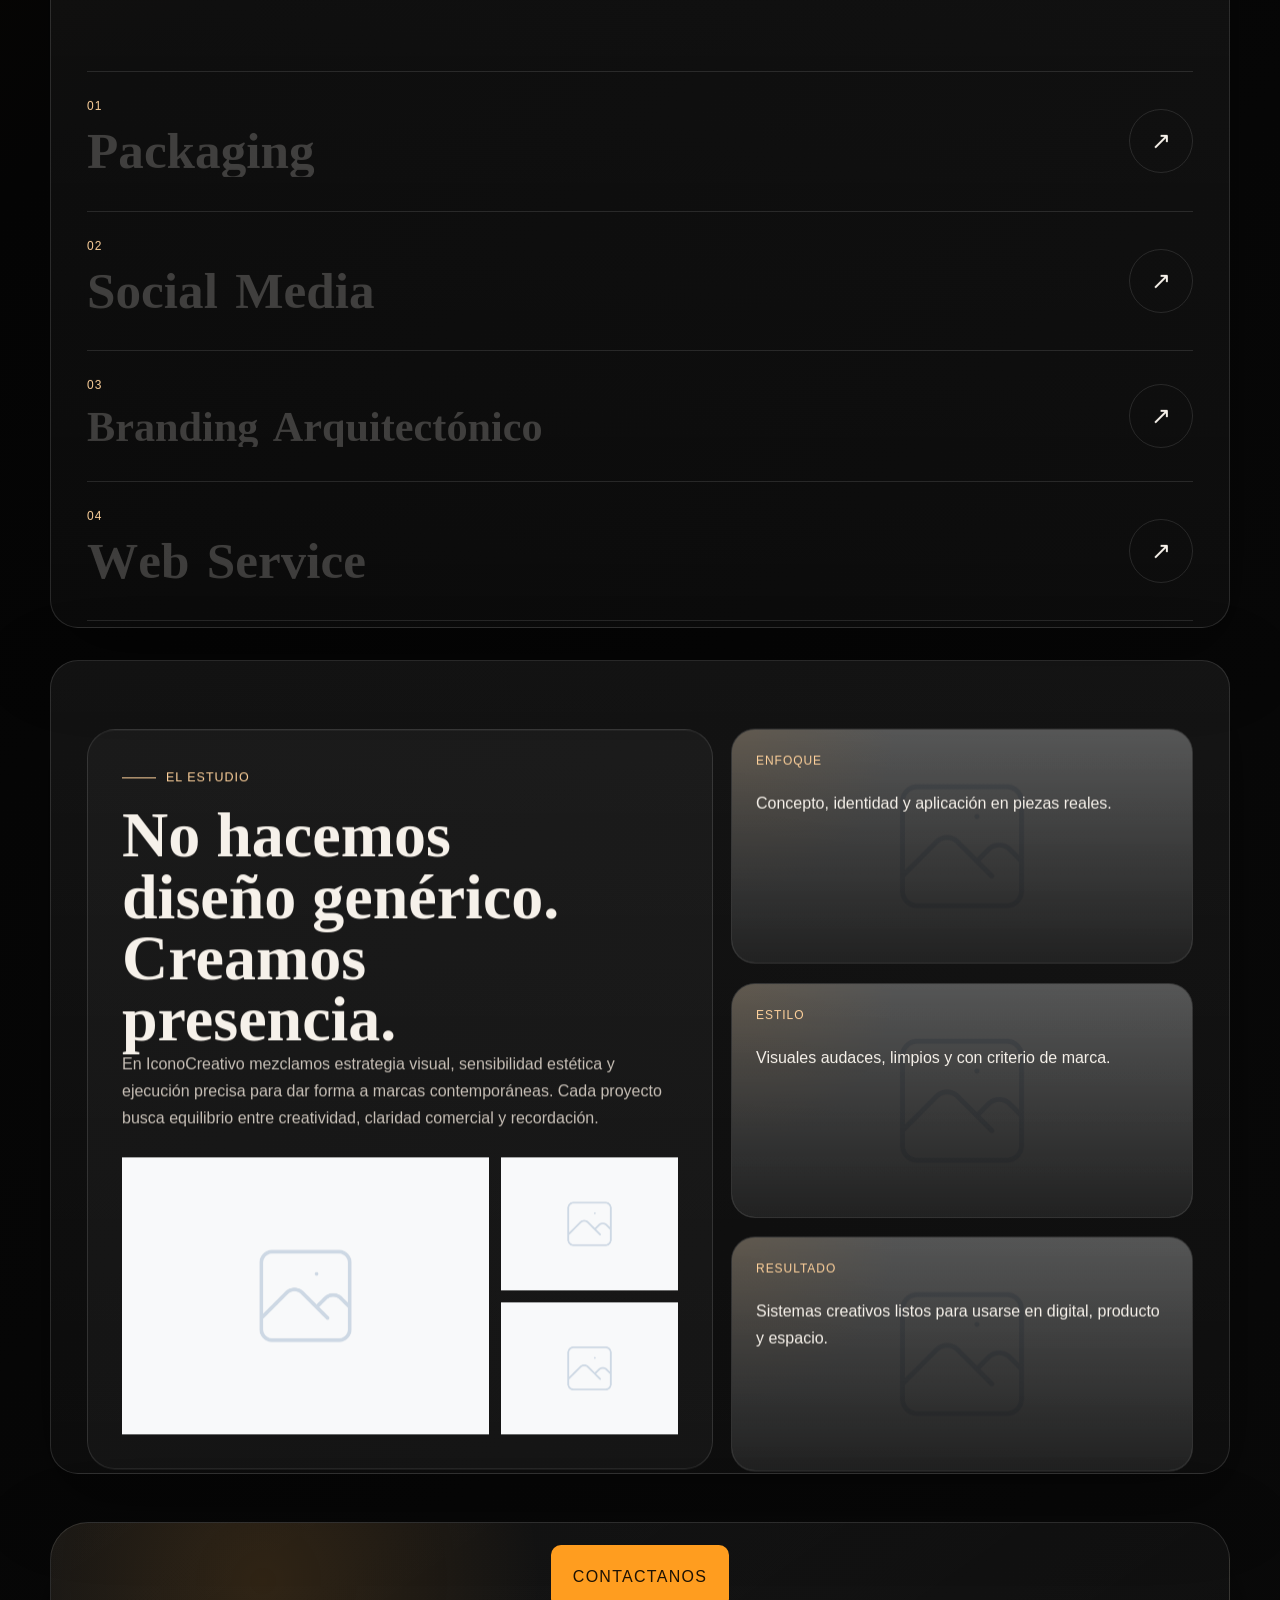
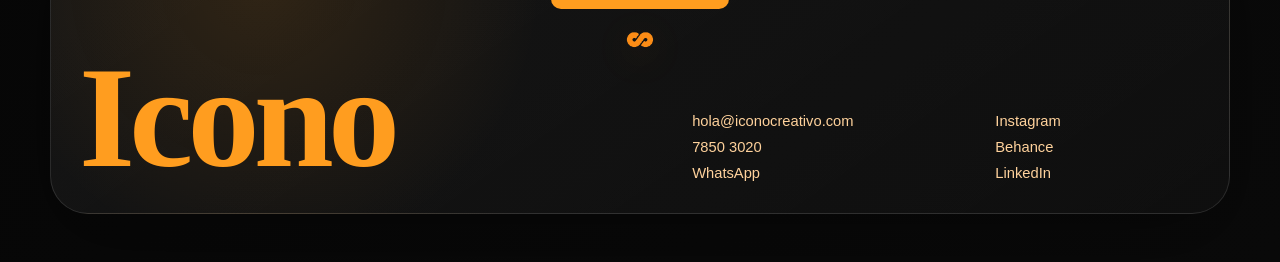
==== commit 7d495117: "Update index.html" ====
--- a/index.html
+++ b/index.html
@@ -5,7 +5,7 @@
     <meta name="viewport" content="width=device-width, initial-scale=1.0">
     <title>IconoCreativo | Estudio de diseño creativo</title>
     <meta name="description" content="IconoCreativo es un estudio de diseño creativo enfocado en packaging, social media, branding arquitectónico y experiencias web.">
-    <link rel="icon" type="image/png" href="imagenes/favicon.png">
+    <link rel="icon" type="image/png" href="Imagenes/favicon.png">
     <link rel="stylesheet" href="style.css">
 </head>
 <body>
@@ -17,7 +17,7 @@
     <div class="page-shell">
         <header class="site-header">
             <a class="brand" href="#inicio" aria-label="Ir al inicio de IconoCreativo">
-                <img class="brand-mark" src="imagenes/favicon.png" alt="Isotipo de IconoCreativo">
+                <img class="brand-mark" src="Imagenes/favicon.png" alt="Isotipo de IconoCreativo">
                 <span class="brand-name">IconoCreativo</span>
             </a>
             <nav class="site-nav" aria-label="Navegacion principal">
@@ -52,7 +52,7 @@
                 <div class="hero-visual" aria-hidden="true">
                     <div class="logo-stage">
                         <div class="logo-orbit"></div>
-                        <img src="imagenes/LOGO ICONO-12.png" alt="" class="hero-logo-large">
+                        <img src="Imagenes/LOGO ICONO-12.png" alt="" class="hero-logo-large">
                     </div>
                 </div>
             </section>
@@ -66,7 +66,7 @@
                 <div class="reveal-showcase scroll-card" data-scroll-speed="0.08">
                     <article class="reveal-row" data-image="imagenes/Packaging.jpg" data-alt="Packaging">
                         <div class="reveal-mobile-image">
-                            <img src="imagenes/Packaging.jpg" alt="Packaging">
+                            <img src="Imagenes/Packaging.jpg" alt="Packaging">
                         </div>
                         <div class="reveal-copy">
                             <p class="service-index">01</p>
@@ -75,9 +75,9 @@
                         </div>
                         <span class="reveal-arrow" aria-hidden="true">↗</span>
                     </article>
-                    <article class="reveal-row" data-image="imagenes/SocialMedia.jpg" data-alt="Social Media">
+                    <article class="reveal-row" data-image="Imagenes/SocialMedia.jpg" data-alt="Social Media">
                         <div class="reveal-mobile-image">
-                            <img src="imagenes/SocialMedia.jpg" alt="Social Media">
+                            <img src="Imagenes/SocialMedia.jpg" alt="Social Media">
                         </div>
                         <div class="reveal-copy">
                             <p class="service-index">02</p>
@@ -86,9 +86,9 @@
                         </div>
                         <span class="reveal-arrow" aria-hidden="true">↗</span>
                     </article>
-                    <article class="reveal-row reveal-row-branding" data-image="imagenes/Branding.jpg" data-alt="Branding Arquitectónico">
+                    <article class="reveal-row reveal-row-branding" data-image="Imagenes/Branding.jpg" data-alt="Branding Arquitectónico">
                         <div class="reveal-mobile-image">
-                            <img src="imagenes/Branding.jpg" alt="Branding Arquitectónico">
+                            <img src="Imagenes/Branding.jpg" alt="Branding Arquitectónico">
                         </div>
                         <div class="reveal-copy">
                             <p class="service-index">03</p>
@@ -97,9 +97,9 @@
                         </div>
                         <span class="reveal-arrow" aria-hidden="true">↗</span>
                     </article>
-                    <article class="reveal-row" data-image="imagenes/WebServices.jpg" data-alt="Web Service">
+                    <article class="reveal-row" data-image="Imagenes/WebServices.jpg" data-alt="Web Service">
                         <div class="reveal-mobile-image">
-                            <img src="imagenes/WebServices.jpg" alt="Web Service">
+                            <img src="Imagenes/WebServices.jpg" alt="Web Service">
                         </div>
                         <div class="reveal-copy">
                             <p class="service-index">04</p>
@@ -109,7 +109,7 @@
                         <span class="reveal-arrow" aria-hidden="true">↗</span>
                     </article>
                     <div class="reveal-preview" aria-hidden="true">
-                        <img src="imagenes/Packaging.jpg" alt="">
+                        <img src="Imagenes/Packaging.jpg" alt="">
                     </div>
                 </div>
             </section>
@@ -124,19 +124,19 @@
                     </p>
                     <div class="studio-media-grid" aria-hidden="true">
                         <div class="studio-media studio-media-large">
-                            <img src="imagenes/placeholder.png" alt="">
+                            <img src="Imagenes/placeholder.png" alt="">
                         </div>
                         <div class="studio-media">
-                            <img src="imagenes/placeholder.png" alt="">
+                            <img src="Imagenes/placeholder.png" alt="">
                         </div>
                         <div class="studio-media">
-                            <img src="imagenes/placeholder.png" alt="">
+                            <img src="Imagenes/placeholder.png" alt="">
                         </div>
                     </div>
                 </div>
                 <div class="studio-highlights">
                     <div class="highlight scroll-card" data-scroll-speed="0.1">
-                        <img class="highlight-image" src="imagenes/placeholder.png" alt="Placeholder de enfoque">
+                        <img class="highlight-image" src="Imagenes/placeholder.png" alt="Placeholder de enfoque">
                         <div class="highlight-overlay"></div>
                         <div class="highlight-content">
                             <span class="highlight-label">Enfoque</span>
@@ -144,7 +144,7 @@
                         </div>
                     </div>
                     <div class="highlight scroll-card" data-scroll-speed="0.14">
-                        <img class="highlight-image" src="imagenes/placeholder.png" alt="Placeholder de estilo">
+                        <img class="highlight-image" src="Imagenes/placeholder.png" alt="Placeholder de estilo">
                         <div class="highlight-overlay"></div>
                         <div class="highlight-content">
                             <span class="highlight-label">Estilo</span>
@@ -152,7 +152,7 @@
                         </div>
                     </div>
                     <div class="highlight scroll-card" data-scroll-speed="0.18">
-                        <img class="highlight-image" src="imagenes/placeholder.png" alt="Placeholder de resultado">
+                        <img class="highlight-image" src="Imagenes/placeholder.png" alt="Placeholder de resultado">
                         <div class="highlight-overlay"></div>
                         <div class="highlight-content">
                             <span class="highlight-label">Resultado</span>
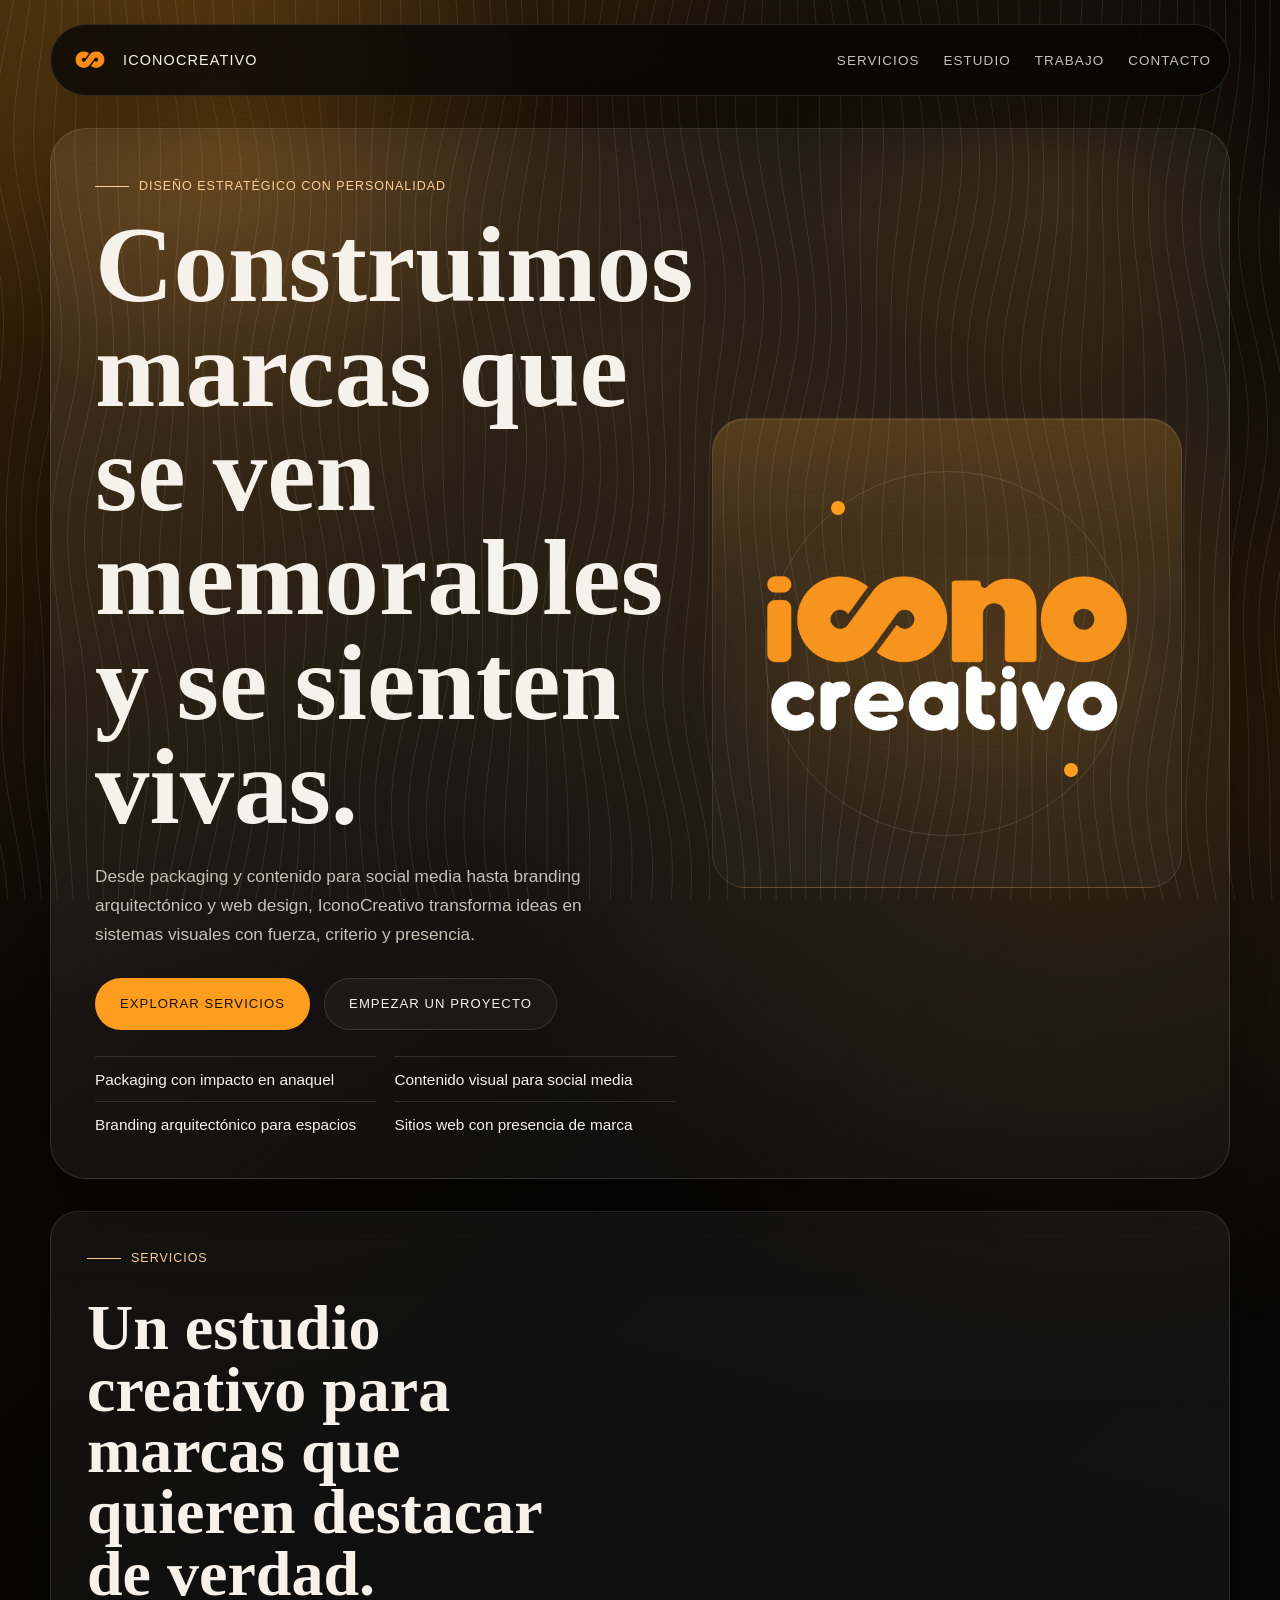
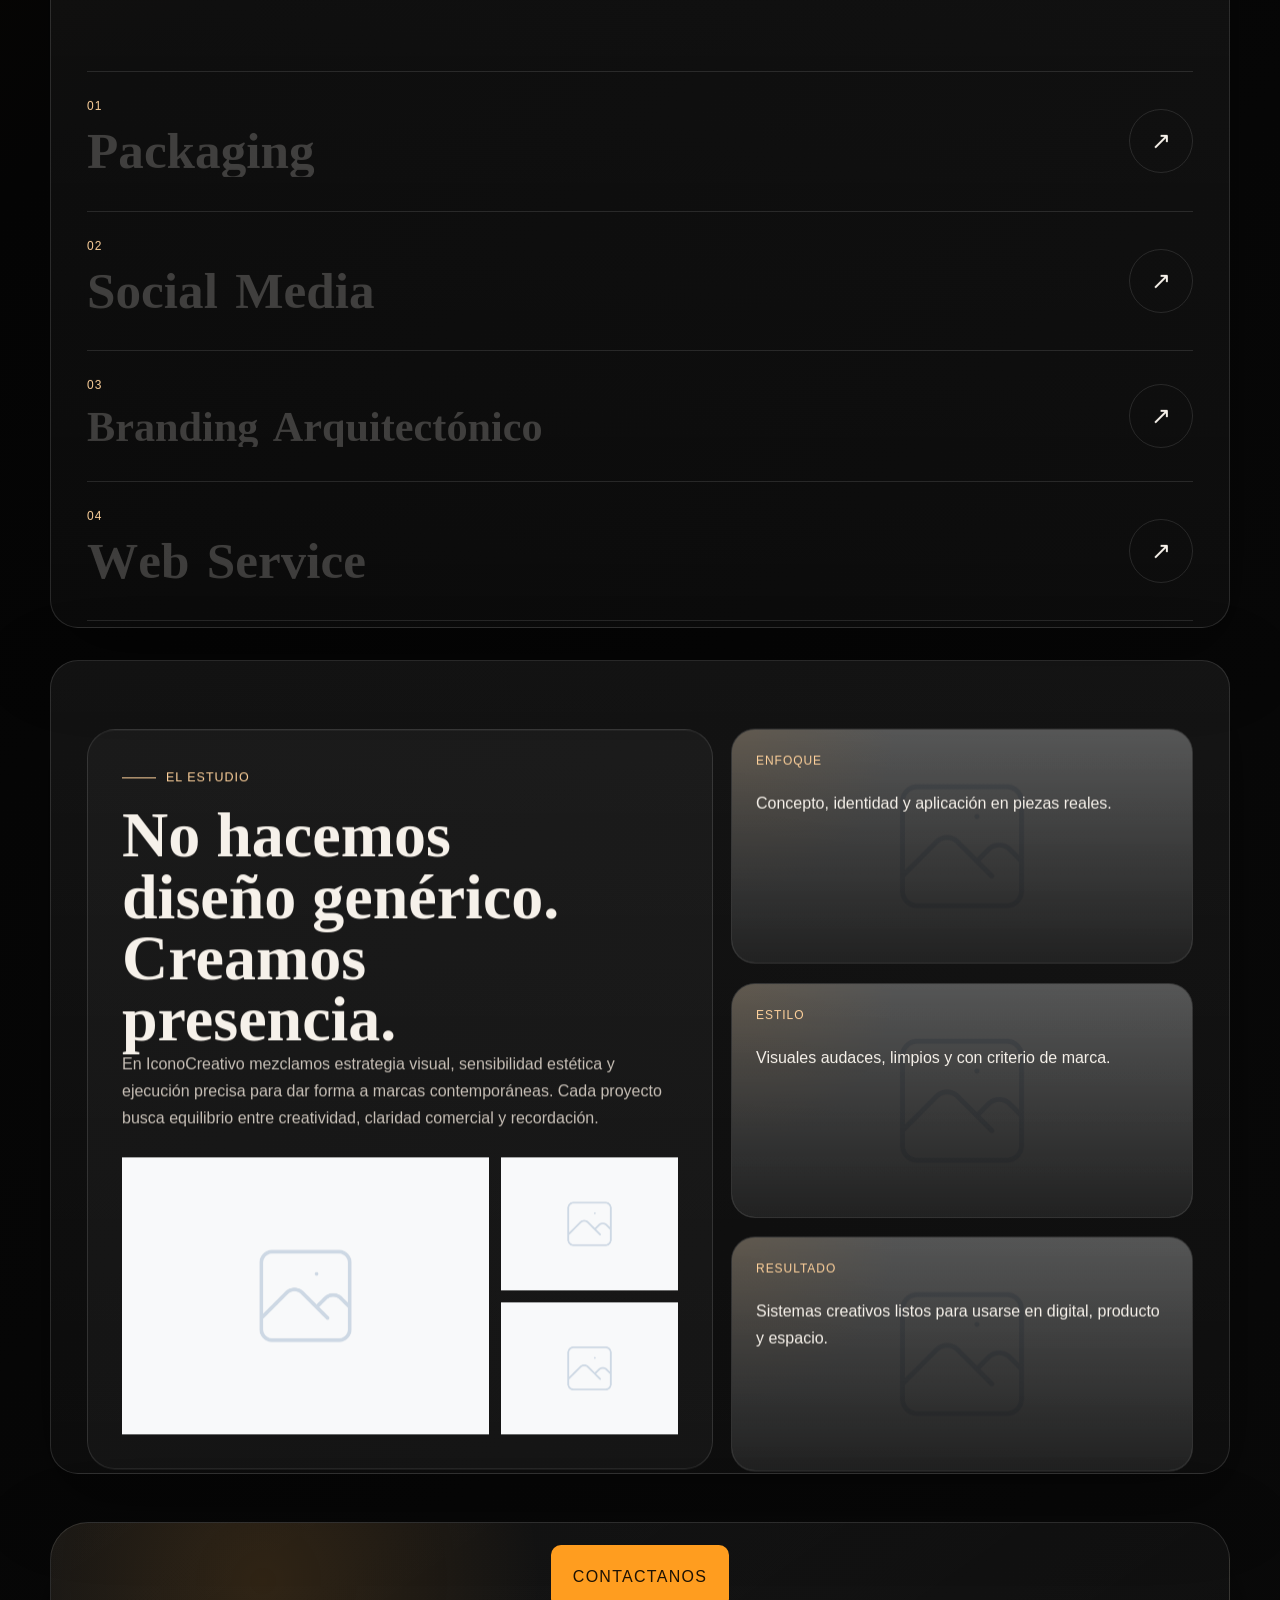
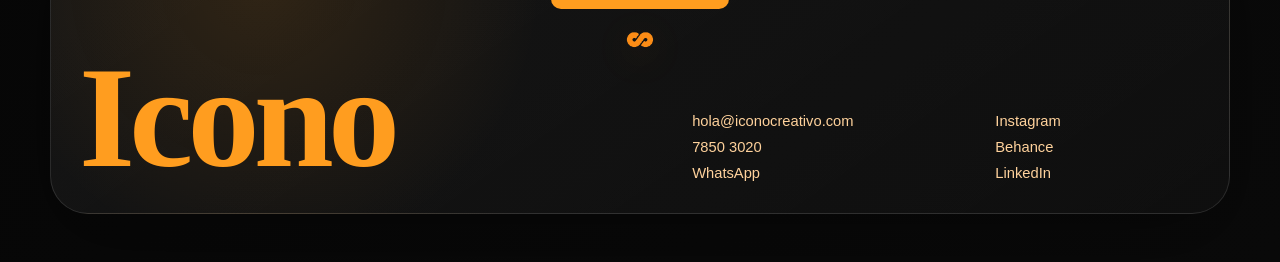
==== commit c6849199: "Add files via upload" ====
--- a/index.html
+++ b/index.html
@@ -64,7 +64,7 @@
                 </div>
 
                 <div class="reveal-showcase scroll-card" data-scroll-speed="0.08">
-                    <article class="reveal-row" data-image="imagenes/Packaging.jpg" data-alt="Packaging">
+                    <article class="reveal-row" data-image="Imagenes/Packaging.jpg" data-alt="Packaging">
                         <div class="reveal-mobile-image">
                             <img src="Imagenes/Packaging.jpg" alt="Packaging">
                         </div>
@@ -136,7 +136,7 @@
                 </div>
                 <div class="studio-highlights">
                     <div class="highlight scroll-card" data-scroll-speed="0.1">
-                        <img class="highlight-image" src="Imagenes/placeholder.png" alt="Placeholder de enfoque">
+                                <img class="highlight-image" src="Imagenes/placeholder.png" alt="Placeholder de enfoque">
                         <div class="highlight-overlay"></div>
                         <div class="highlight-content">
                             <span class="highlight-label">Enfoque</span>
@@ -144,7 +144,7 @@
                         </div>
                     </div>
                     <div class="highlight scroll-card" data-scroll-speed="0.14">
-                        <img class="highlight-image" src="Imagenes/placeholder.png" alt="Placeholder de estilo">
+                                <img class="highlight-image" src="Imagenes/placeholder.png" alt="Placeholder de estilo">
                         <div class="highlight-overlay"></div>
                         <div class="highlight-content">
                             <span class="highlight-label">Estilo</span>
@@ -152,7 +152,7 @@
                         </div>
                     </div>
                     <div class="highlight scroll-card" data-scroll-speed="0.18">
-                        <img class="highlight-image" src="Imagenes/placeholder.png" alt="Placeholder de resultado">
+                                <img class="highlight-image" src="Imagenes/placeholder.png" alt="Placeholder de resultado">
                         <div class="highlight-overlay"></div>
                         <div class="highlight-content">
                             <span class="highlight-label">Resultado</span>
